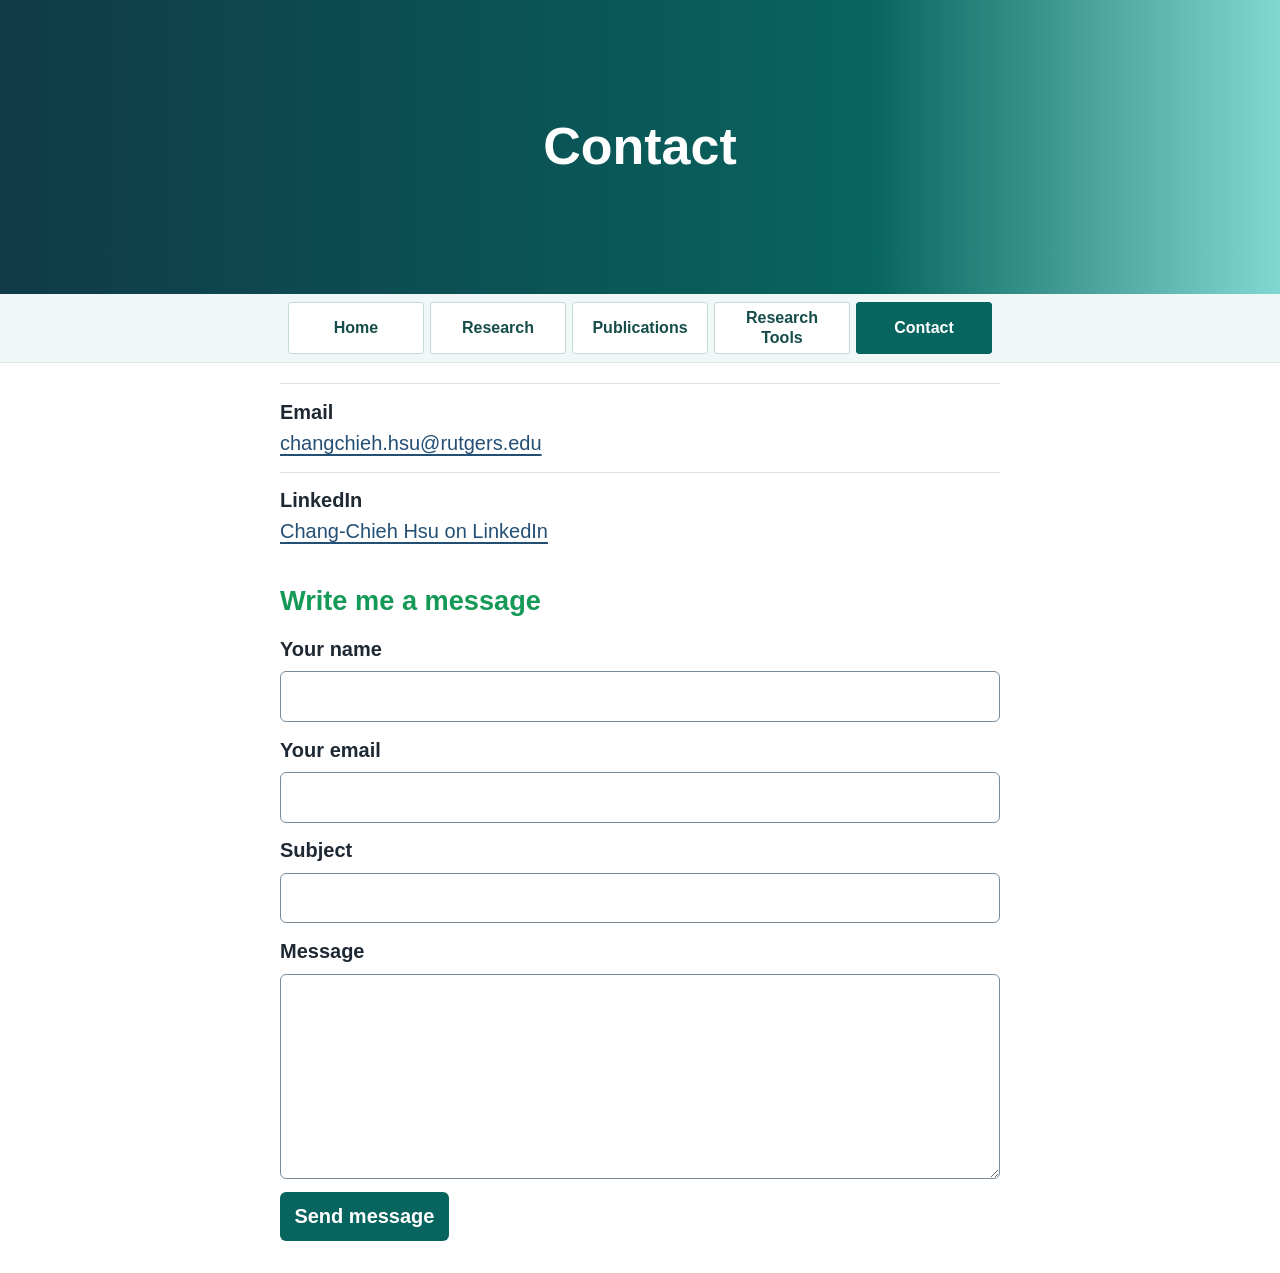
==== contact.html @ 88f35d6c "Add files via upload" ====
<!doctype html>
<html lang="en">
<head>
  <meta charset="utf-8">
  <meta name="viewport" content="width=device-width, initial-scale=1">
  <title>Contact | Chang-Chieh Hsu (Jason)</title>
  <meta name="description" content="Contact Chang-Chieh Hsu, postdoctoral researcher at Rutgers University–Camden.">
  <style>
    :root {
      /* 可修改｜網站字體與配色。 */
      --site-font: Calibri, Carlito, "Segoe UI", Arial, sans-serif;
      --background: #ffffff;
      --text: #1e2934;
      --accent: #244f74;
      --heading-green: #159957;
      --line: #dce4ea;
    }

    * { box-sizing: border-box; }

    body {
      margin: 0;
      background: var(--background);
      color: var(--text);
      font: 1.25rem/1.55 var(--site-font);
    }

    main {
      /* 可修改｜桌面版正文的最大寬度。 */
      width: min(100% - 2rem, 45rem);
      margin: 0 auto;
      padding: 1.25rem 0 2rem;
    }

    h1, h2, p { margin: 0; }

    h2 {
      color: var(--heading-green);
      margin-bottom: 0.45rem;
      font-size: 1.7rem;
      font-weight: 700;
      line-height: 1.3;
    }

    a { color: var(--accent); text-underline-offset: 0.2em; }
    a:focus-visible { outline: 2px solid var(--accent); outline-offset: 4px; }
    .contact-details { margin: 0; overflow-wrap: anywhere; }
    .contact-details div { padding: 0.8rem 0; border-top: 1px solid var(--line); }
    .contact-details dt { font-weight: 700; }
    .contact-details dd { margin: 0; }
    .message-section { margin-top: 1.4rem; }
    .contact-form { display: grid; gap: 0.4rem; margin-top: 1rem; }
    .contact-form label { font-weight: 700; }
    .contact-form input, .contact-form textarea {
      width: 100%;
      min-width: 0;
      padding: 0.55rem 0.7rem;
      margin-bottom: 0.4rem;
      border: 1px solid #7a8b98;
      border-radius: 6px;
      background: #fff;
      color: var(--text);
      font: inherit;
    }
    .contact-form textarea { resize: vertical; }
    .contact-form button {
      justify-self: start;
      min-height: 44px;
      padding: 0.55rem 0.9rem;
      border: 0;
      border-radius: 6px;
      background: #08645f;
      color: #fff;
      font: inherit;
      font-weight: 700;
      cursor: pointer;
    }
    .contact-form button:hover { background: #164d4a; }
    .contact-form :is(input, textarea, button):focus-visible {
      outline: 2px solid var(--accent);
      outline-offset: 2px;
    }

  </style>
  <link rel="stylesheet" href="./site-header.css">
</head>
<body>
  <header class="site-banner">
    <h1>Contact</h1>
  </header>
  <nav class="site-nav" aria-label="Main navigation">
    <a href="./index.html">Home</a>
    <a href="./research-interests.html">Research</a>
    <a href="./publications.html">Publications</a>
    <a href="./research-tools.html">Research Tools</a>
    <a href="./contact.html" aria-current="page">Contact</a>
  </nav>
  <main>
    <section aria-label="Contact information">
      <!-- 可修改｜電子郵件和 LinkedIn。更新 Email 時請同時修改 href 和顯示文字。 -->
      <dl class="contact-details">
        <div>
          <dt>Email</dt>
          <dd><a href="mailto:changchieh.hsu@rutgers.edu">changchieh.hsu@rutgers.edu</a></dd>
        </div>
        <div>
          <dt>LinkedIn</dt>
          <dd><a href="https://www.linkedin.com/in/jason-hsu-55351a210/">Chang-Chieh Hsu on LinkedIn</a></dd>
        </div>
      </dl>
    </section>
    <section class="message-section" aria-labelledby="message-title">
      <h2 id="message-title">Write me a message</h2>
      <!-- 可修改｜表單的收件信箱與通知標題。更換信箱後要重新啟用。 -->
      <form class="contact-form" action="https://formsubmit.co/changchieh.hsu@rutgers.edu" method="post">
        <input type="hidden" name="_subject" value="New message from your personal website">
        <!-- FormSubmit 預設使用 reCAPTCHA。_honey 用來攔截自動填表。 -->
        <input type="text" name="_honey" tabindex="-1" autocomplete="off" style="display: none">

        <label for="sender-name">Your name</label>
        <input id="sender-name" name="name" autocomplete="name" maxlength="100" required>

        <label for="sender-email">Your email</label>
        <input id="sender-email" name="email" type="email" autocomplete="email" maxlength="254" required>

        <label for="message-subject">Subject</label>
        <input id="message-subject" name="subject" maxlength="150" required>

        <label for="message-body">Message</label>
        <textarea id="message-body" name="message" rows="6" required></textarea>

        <button type="submit">Send message</button>
      </form>
    </section>
  </main>
</body>
</html>
---- site-header.css ----
/* 可修改｜各頁共用的橫幅高度、漸層和導覽按鈕寬度。 */
:root {
  --banner-start: #103A48;
  --banner-mid: #08645F;
  --banner-end: #81D8D0;
  --banner-height: clamp(13.5rem, 23vw, 19rem);
  --nav-button-width: 8.5rem;
}

.site-banner {
  display: grid;
  place-items: center;
  min-height: var(--banner-height);
  padding: 1rem;
  background: linear-gradient(90deg, var(--banner-start), var(--banner-mid) 68%, var(--banner-end));
  text-align: center;
}

.site-banner h1 {
  font-size: clamp(2rem, 5vw, 3.25rem);
  font-weight: 700;
  line-height: 1.15;
  color: #fff;
}

/* 可修改｜頂部導覽列與按鈕的尺寸。 */
.site-nav {
  display: grid;
  grid-template-columns: repeat(5, minmax(0, var(--nav-button-width)));
  justify-content: center;
  grid-auto-rows: 1fr;
  gap: 0.375rem;
  padding: 0.5rem 0.75rem;
  background: #f0f8f7;
  border-bottom: 1px solid #dce9e7;
  font: 700 1rem/1.25 Calibri, Carlito, "Segoe UI", Arial, sans-serif;
}

.site-nav a {
  display: inline-flex;
  align-items: center;
  justify-content: center;
  min-height: 34px;
  text-align: center;
  padding: 0.3rem 0.65rem;
  border: 1px solid #c4dbd7;
  border-radius: 3px;
  background: #fff;
  color: #164d4a;
  text-decoration: none;
}

.site-nav a:hover { background: #e0f1ee; }
.site-nav a[aria-current="page"] { background: #08645f; border-color: #08645f; color: #fff; }
.site-nav a:focus-visible { outline: 2px solid #244f74; outline-offset: 3px; }

@media (max-width: 46rem) {
  .site-nav {
    grid-template-columns: repeat(3, minmax(0, var(--nav-button-width)));
  }
}

@media (max-width: 28rem) {
  .site-nav {
    grid-template-columns: repeat(2, minmax(0, var(--nav-button-width)));
  }
}
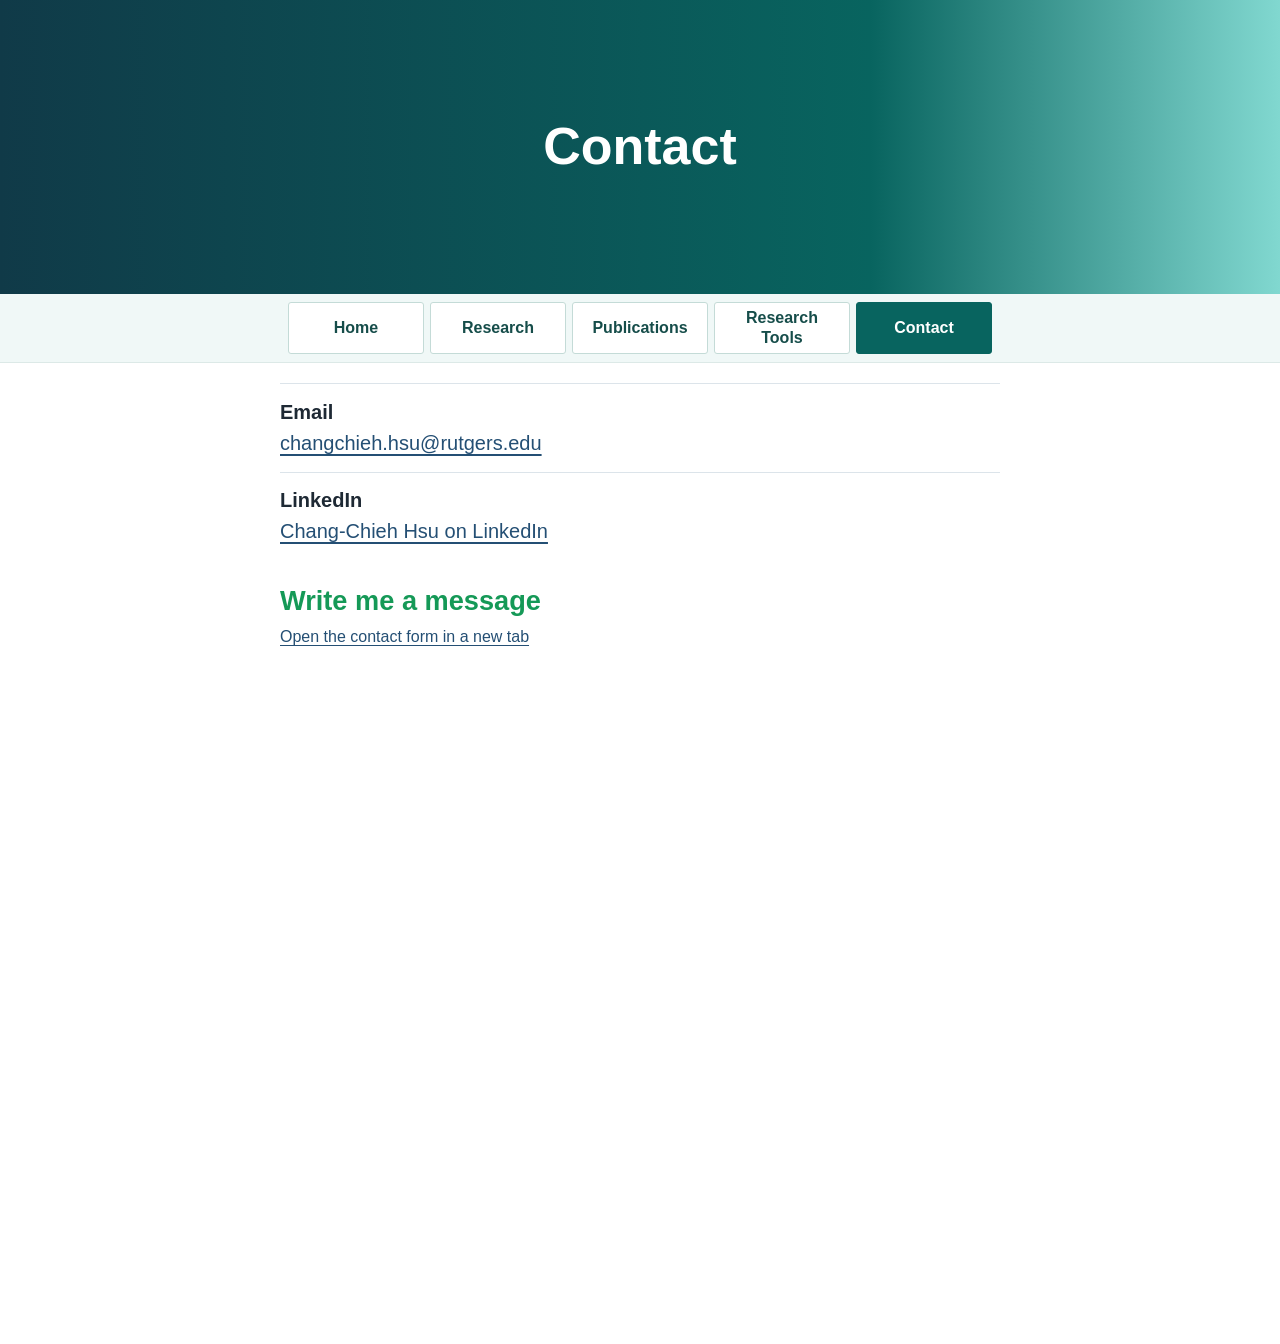
==== commit d6a63ada: "Add files via upload" ====
--- a/contact.html
+++ b/contact.html
@@ -49,36 +49,12 @@
     .contact-details dt { font-weight: 700; }
     .contact-details dd { margin: 0; }
     .message-section { margin-top: 1.4rem; }
-    .contact-form { display: grid; gap: 0.4rem; margin-top: 1rem; }
-    .contact-form label { font-weight: 700; }
-    .contact-form input, .contact-form textarea {
+    .message-form-link { font-size: 1rem; }
+    .tally-form {
+      display: block;
       width: 100%;
-      min-width: 0;
-      padding: 0.55rem 0.7rem;
-      margin-bottom: 0.4rem;
-      border: 1px solid #7a8b98;
-      border-radius: 6px;
-      background: #fff;
-      color: var(--text);
-      font: inherit;
-    }
-    .contact-form textarea { resize: vertical; }
-    .contact-form button {
-      justify-self: start;
-      min-height: 44px;
-      padding: 0.55rem 0.9rem;
+      margin-top: 0.75rem;
       border: 0;
-      border-radius: 6px;
-      background: #08645f;
-      color: #fff;
-      font: inherit;
-      font-weight: 700;
-      cursor: pointer;
-    }
-    .contact-form button:hover { background: #164d4a; }
-    .contact-form :is(input, textarea, button):focus-visible {
-      outline: 2px solid var(--accent);
-      outline-offset: 2px;
     }
 
   </style>
@@ -111,27 +87,16 @@
     </section>
     <section class="message-section" aria-labelledby="message-title">
       <h2 id="message-title">Write me a message</h2>
-      <!-- 可修改｜表單的收件信箱與通知標題。更換信箱後要重新啟用。 -->
-      <form class="contact-form" action="https://formsubmit.co/changchieh.hsu@rutgers.edu" method="post">
-        <input type="hidden" name="_subject" value="New message from your personal website">
-        <!-- FormSubmit 預設使用 reCAPTCHA。_honey 用來攔截自動填表。 -->
-        <input type="text" name="_honey" tabindex="-1" autocomplete="off" style="display: none">
-
-        <label for="sender-name">Your name</label>
-        <input id="sender-name" name="name" autocomplete="name" maxlength="100" required>
-
-        <label for="sender-email">Your email</label>
-        <input id="sender-email" name="email" type="email" autocomplete="email" maxlength="254" required>
-
-        <label for="message-subject">Subject</label>
-        <input id="message-subject" name="subject" maxlength="150" required>
-
-        <label for="message-body">Message</label>
-        <textarea id="message-body" name="message" rows="6" required></textarea>
-
-        <button type="submit">Send message</button>
-      </form>
+      <!-- 可修改｜換表單時同步更新公開連結與嵌入網址。 -->
+      <p class="message-form-link"><a href="https://tally.so/r/aO5X1y" target="_blank" rel="noopener">Open the contact form in a new tab</a></p>
+      <iframe
+        class="tally-form"
+        data-tally-src="https://tally.so/embed/aO5X1y?alignLeft=1&amp;hideTitle=1&amp;transparentBackground=1&amp;dynamicHeight=1"
+        height="650"
+        loading="lazy"
+        title="Contact form"></iframe>
     </section>
   </main>
+  <script src="https://tally.so/widgets/embed.js" async onload="Tally.loadEmbeds()"></script>
 </body>
 </html>
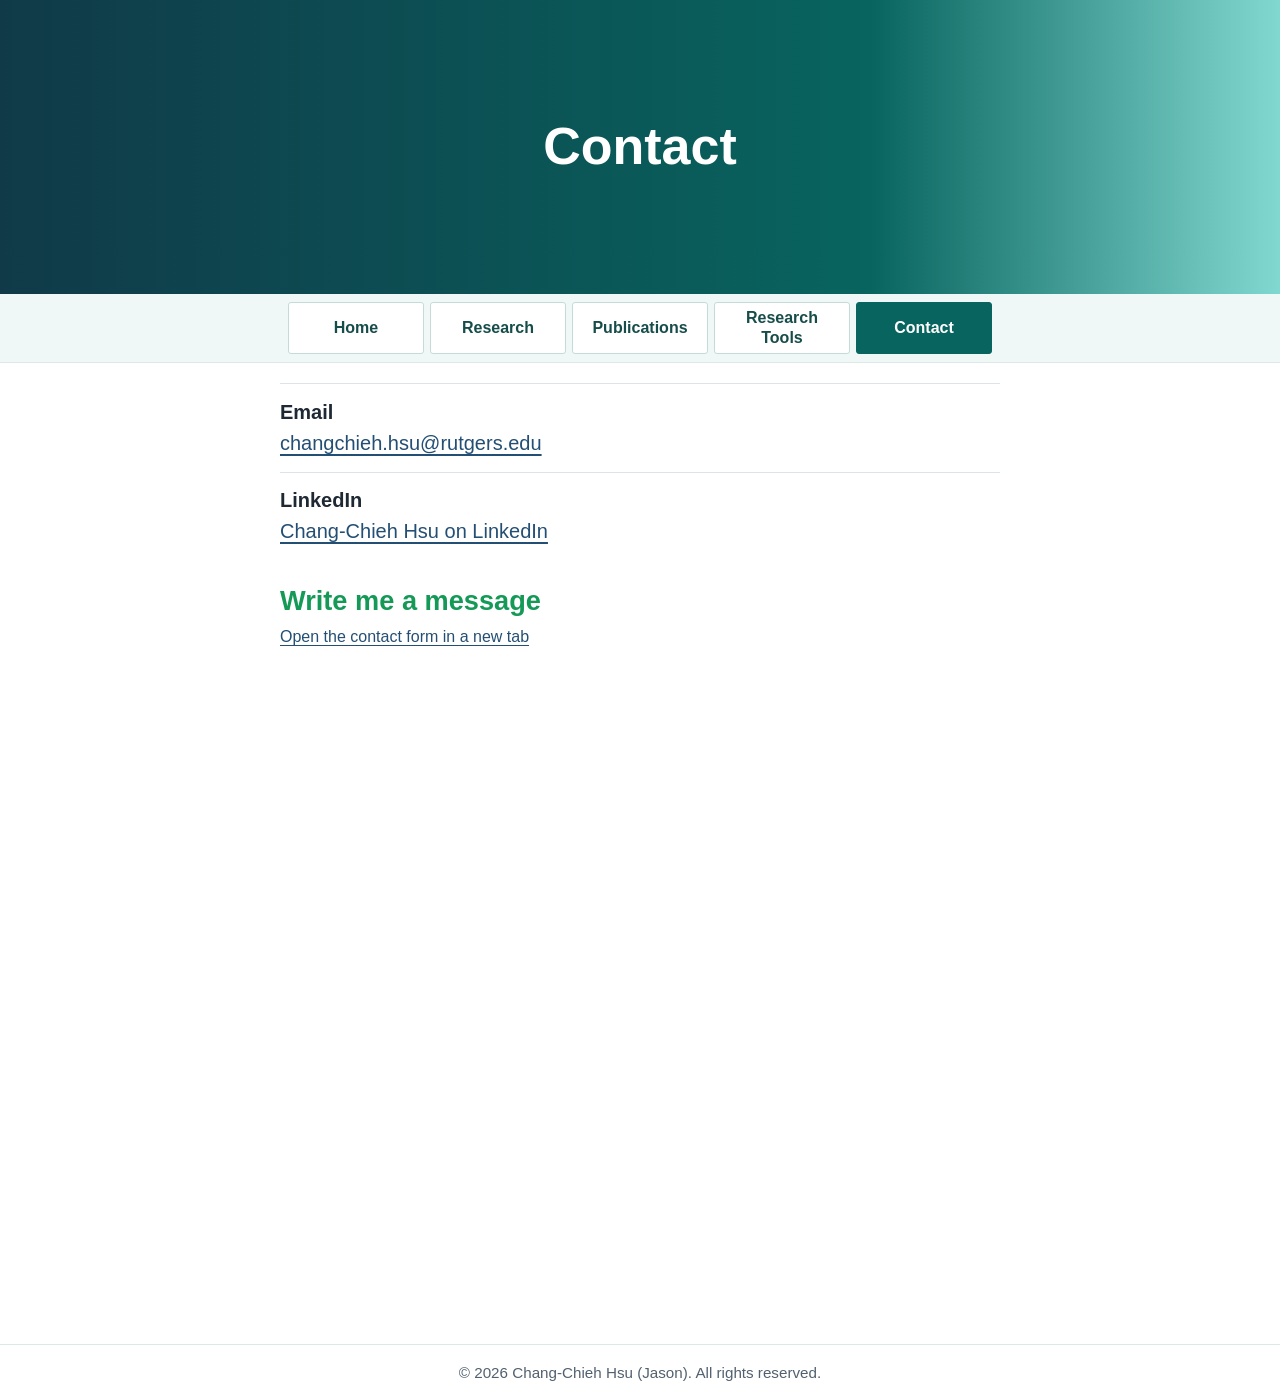
==== commit 9d1fe61f: "Add files via upload" ====
--- a/contact.html
+++ b/contact.html
@@ -97,6 +97,9 @@
         title="Contact form"></iframe>
     </section>
   </main>
+  <footer class="site-footer">
+    <p>&copy; 2026 Chang-Chieh Hsu (Jason). All rights reserved.</p>
+  </footer>
   <script src="https://tally.so/widgets/embed.js" async onload="Tally.loadEmbeds()"></script>
 </body>
 </html>
--- a/site-header.css
+++ b/site-header.css
@@ -65,3 +65,14 @@
     grid-template-columns: repeat(2, minmax(0, var(--nav-button-width)));
   }
 }
+
+/* 共用頁尾 */
+.site-footer {
+  padding: 1rem 0.75rem;
+  border-top: 1px solid #dce9e7;
+  color: #52616f;
+  text-align: center;
+  font-size: 0.95rem;
+}
+
+.site-footer p { margin: 0; }
